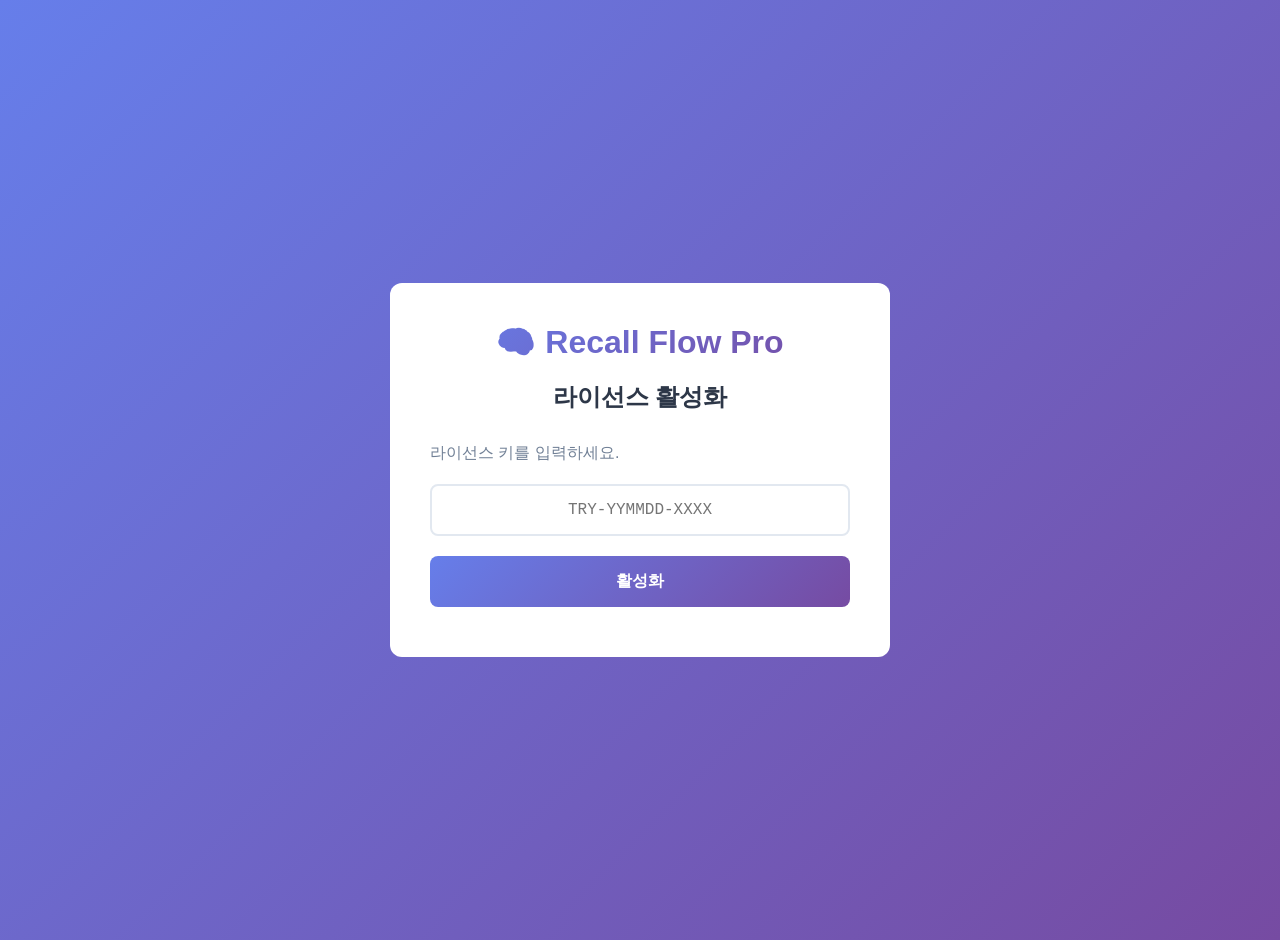
==== decks.html @ a45e0059 "Add files via upload" ====
<!-- ========== Recall Flow Pro (무제한 버전) ========== -->
<!DOCTYPE html>
<html lang="ko">
<head>
    <meta charset="UTF-8">
    <meta name="viewport" content="width=device-width, initial-scale=1.0">
    <title>Recall Flow Pro - 덱 관리</title>
    <link rel="stylesheet" href="styles.css">
    <style>
        .deck-card {
            background: white;
            border: 2px solid #e2e8f0;
            border-radius: 12px;
            padding: 20px;
            margin-bottom: 15px;
            transition: all 0.3s ease;
        }
        
        .deck-card:hover {
            border-color: #667eea;
            box-shadow: 0 4px 12px rgba(102, 126, 234, 0.2);
        }
        
        .deck-card.active {
            border-color: #667eea;
            background: linear-gradient(135deg, #f7fafc 0%, #edf2f7 100%);
        }
        
        .deck-header {
            display: flex;
            justify-content: space-between;
            align-items: center;
            margin-bottom: 15px;
        }
        
        .deck-name {
            font-size: 20px;
            font-weight: bold;
            color: #2d3748;
        }
        
        .deck-stats {
            display: grid;
            grid-template-columns: repeat(auto-fit, minmax(120px, 1fr));
            gap: 10px;
            margin-bottom: 15px;
        }
        
        .stat-box {
            background: #f7fafc;
            padding: 10px;
            border-radius: 8px;
            text-align: center;
        }
        
        .stat-label {
            font-size: 12px;
            color: #718096;
            margin-bottom: 5px;
        }
        
        .stat-value {
            font-size: 24px;
            font-weight: bold;
            color: #667eea;
        }
        
        .deck-actions {
            display: flex;
            gap: 10px;
            flex-wrap: wrap;
        }
    </style>
</head>
<body>
    <div class="container" id="app">
        <!-- 네비게이션은 JS로 삽입 -->
    </div>

    <script src="shared.js"></script>
    <script>
        if (!checkLicenseOnLoad()) {
            // 라이선스 실패
        } else {
            init();
        }

        function init() {
            const container = document.getElementById('app');
            container.insertBefore(createNavbar('decks'), container.firstChild);

            renderDecks();
        }

        function renderDecks() {
            const allDecks = DeckManager.getAllDecks();
            const currentDeck = DeckManager.getCurrentDeck();

            const mainContent = document.createElement('div');
            mainContent.className = 'main-content';
            
            mainContent.innerHTML = `
                <h1 style="margin-bottom: 20px;">🗂️ 덱 관리</h1>
                <p style="color: #718096; margin-bottom: 30px;">
                    학습자별, 과목별로 덱을 나눠서 관리하세요. 각 덱은 완전히 독립적인 데이터를 가집니다.
                </p>

                <button class="btn btn-primary" onclick="createNewDeck()" style="margin-bottom: 30px;">
                    ➕ 새 덱 만들기
                </button>

                <div id="deck-list">
                    ${allDecks.map(deck => renderDeckCard(deck, currentDeck)).join('')}
                </div>
            `;

            document.getElementById('app').appendChild(mainContent);
        }

        function renderDeckCard(deck, currentDeck) {
            const stats = DeckManager.getDeckStats(deck.name);
            const isActive = deck.name === currentDeck;
            const isDefault = deck.name === 'default';

            return `
                <div class="deck-card ${isActive ? 'active' : ''}">
                    <div class="deck-header">
                        <div>
                            <div class="deck-name">
                                ${deck.displayName}
                                ${isActive ? '<span style="color: #667eea; font-size: 14px; margin-left: 10px;">● 현재 사용중</span>' : ''}
                            </div>
                            <div style="font-size: 12px; color: #a0aec0; margin-top: 5px;">
                                생성일: ${new Date(deck.createdAt).toLocaleDateString('ko-KR')}
                            </div>
                        </div>
                    </div>

                    <div class="deck-stats">
                        <div class="stat-box">
                            <div class="stat-label">전체 카드</div>
                            <div class="stat-value">${stats.totalCards}</div>
                        </div>
                        <div class="stat-box">
                            <div class="stat-label">대기 중</div>
                            <div class="stat-value" style="color: #f6ad55;">${stats.backlog}</div>
                        </div>
                        <div class="stat-box">
                            <div class="stat-label">학습 중</div>
                            <div class="stat-value" style="color: #4299e1;">${stats.studying}</div>
                        </div>
                        <div class="stat-box">
                            <div class="stat-label">완전 암기</div>
                            <div class="stat-value" style="color: #48bb78;">${stats.mastered}</div>
                        </div>
                    </div>

                    <div class="deck-actions">
                        ${!isActive ? `
                            <button class="btn btn-primary" onclick="switchToDeck('${deck.name}')">
                                이 덱으로 전환
                            </button>
                        ` : ''}
                        <button class="btn btn-secondary" onclick="renameDeckPrompt('${deck.name}', '${deck.displayName}')">
                            ✏️ 이름 변경
                        </button>
                        ${!isDefault ? `
                            <button class="btn btn-danger" onclick="deleteDeckConfirm('${deck.name}', '${deck.displayName}')">
                                🗑️ 삭제
                            </button>
                        ` : '<span style="color: #a0aec0; font-size: 14px; padding: 10px;">기본 덱은 삭제할 수 없습니다</span>'}
                    </div>
                </div>
            `;
        }

        function createNewDeck() {
            const name = prompt('새 덱의 이름을 입력하세요:');
            if (name && name.trim()) {
                const deckName = DeckManager.createDeck(name.trim());
                alert(`✅ "${name}" 덱이 생성되었습니다!`);
                location.reload();
            }
        }

        function switchToDeck(deckName) {
            DeckManager.setCurrentDeck(deckName);
            alert('✅ 덱이 전환되었습니다!');
            location.reload();
        }

        function renameDeckPrompt(deckName, currentName) {
            const newName = prompt('새 이름을 입력하세요:', currentName);
            if (newName && newName.trim() && newName !== currentName) {
                const result = DeckManager.renameDeck(deckName, newName.trim());
                if (result.success) {
                    alert('✅ 이름이 변경되었습니다!');
                    location.reload();
                } else {
                    alert('❌ ' + result.message);
                }
            }
        }

        function deleteDeckConfirm(deckName, displayName) {
            if (confirm(`정말로 "${displayName}" 덱을 삭제하시겠습니까?\n\n⚠️ 이 덱의 모든 카드와 데이터가 영구적으로 삭제됩니다!`)) {
                const result = DeckManager.deleteDeck(deckName);
                if (result.success) {
                    alert('✅ 덱이 삭제되었습니다.');
                    location.reload();
                } else {
                    alert('❌ ' + result.message);
                }
            }
        }
    </script>
</body>
</html>
---- styles.css ----
/* Recall Flow - 공통 스타일 */

* {
    margin: 0;
    padding: 0;
    box-sizing: border-box;
}

body {
    font-family: -apple-system, BlinkMacSystemFont, 'Segoe UI', Roboto, Oxygen, Ubuntu, Cantarell, sans-serif;
    background: linear-gradient(135deg, #667eea 0%, #764ba2 100%);
    min-height: 100vh;
    padding: 20px;
}

.container {
    max-width: 1400px;
    margin: 0 auto;
}

/* 네비게이션 바 */
.navbar {
    background: white;
    border-radius: 12px;
    padding: 15px 30px;
    margin-bottom: 20px;
    box-shadow: 0 4px 6px rgba(0,0,0,0.1);
    display: flex;
    justify-content: space-between;
    align-items: center;
}

.navbar-brand {
    font-size: 24px;
    font-weight: bold;
    background: linear-gradient(135deg, #667eea 0%, #764ba2 100%);
    -webkit-background-clip: text;
    -webkit-text-fill-color: transparent;
    background-clip: text;
}

.navbar-menu {
    display: flex;
    gap: 6px;
}

.nav-link {
    padding: 10px 15px;
    background: #f7fafc;
    border: 2px solid #e2e8f0;
    border-radius: 8px;
    text-decoration: none;
    color: #2d3748;
    font-weight: 500;
    font-size: 20px;
    transition: all 0.3s ease;
    display: inline-block;
    line-height: 1;
}

.nav-link:hover {
    background: #667eea;
    color: white;
    border-color: #667eea;
    transform: translateY(-2px);
}

.nav-link.active {
    background: linear-gradient(135deg, #667eea 0%, #764ba2 100%);
    color: white;
    border-color: transparent;
    transform: scale(1.05);
}

/* 메인 콘텐츠 */
.main-content {
    background: white;
    padding: 30px;
    border-radius: 12px;
    box-shadow: 0 4px 6px rgba(0,0,0,0.1);
    margin-bottom: 20px;
}

/* 버튼 공통 스타일 */
.btn {
    padding: 12px 24px;
    border: none;
    border-radius: 8px;
    font-size: 16px;
    font-weight: bold;
    cursor: pointer;
    transition: all 0.3s ease;
}

.btn-primary {
    background: linear-gradient(135deg, #667eea 0%, #764ba2 100%);
    color: white;
}

.btn-primary:hover {
    transform: translateY(-2px);
    box-shadow: 0 6px 12px rgba(102, 126, 234, 0.4);
}

.btn-secondary {
    background: #f7fafc;
    color: #2d3748;
    border: 2px solid #e2e8f0;
}

.btn-secondary:hover {
    background: #e2e8f0;
}

.btn-danger {
    background: #f56565;
    color: white;
}

.btn-danger:hover {
    background: #e53e3e;
}

.btn-success {
    background: #48bb78;
    color: white;
}

.btn-success:hover {
    background: #38a169;
}

/* 카드 스타일 */
.card {
    background: white;
    border-radius: 12px;
    padding: 20px;
    box-shadow: 0 2px 8px rgba(0,0,0,0.1);
    margin-bottom: 20px;
}

.card-title {
    font-size: 20px;
    font-weight: bold;
    margin-bottom: 15px;
    color: #2d3748;
}

/* 통계 표시 */
.stats {
    display: flex;
    gap: 15px;
    flex-wrap: wrap;
    margin-bottom: 20px;
}

.stat-item {
    background: linear-gradient(135deg, #667eea 0%, #764ba2 100%);
    color: white;
    padding: 15px 25px;
    border-radius: 8px;
    font-weight: bold;
    box-shadow: 0 4px 6px rgba(0,0,0,0.1);
}

/* 입력 폼 */
input[type="text"],
input[type="number"],
textarea {
    width: 100%;
    padding: 12px;
    border: 2px solid #e2e8f0;
    border-radius: 8px;
    font-size: 14px;
    font-family: inherit;
    transition: border-color 0.3s ease;
}

input[type="text"]:focus,
input[type="number"]:focus,
textarea:focus {
    outline: none;
    border-color: #667eea;
}

/* 테이블 */
table {
    width: 100%;
    border-collapse: collapse;
}

th, td {
    padding: 12px;
    text-align: left;
    border-bottom: 1px solid #e2e8f0;
}

th {
    background: #f7fafc;
    font-weight: bold;
    color: #2d3748;
}

tr:hover {
    background: #f7fafc;
}

/* 유틸리티 */
.text-center {
    text-align: center;
}

.mt-20 {
    margin-top: 20px;
}

.mb-20 {
    margin-bottom: 20px;
}

.flex {
    display: flex;
}

.gap-10 {
    gap: 10px;
}

.justify-between {
    justify-content: space-between;
}

.align-center {
    align-items: center;
}
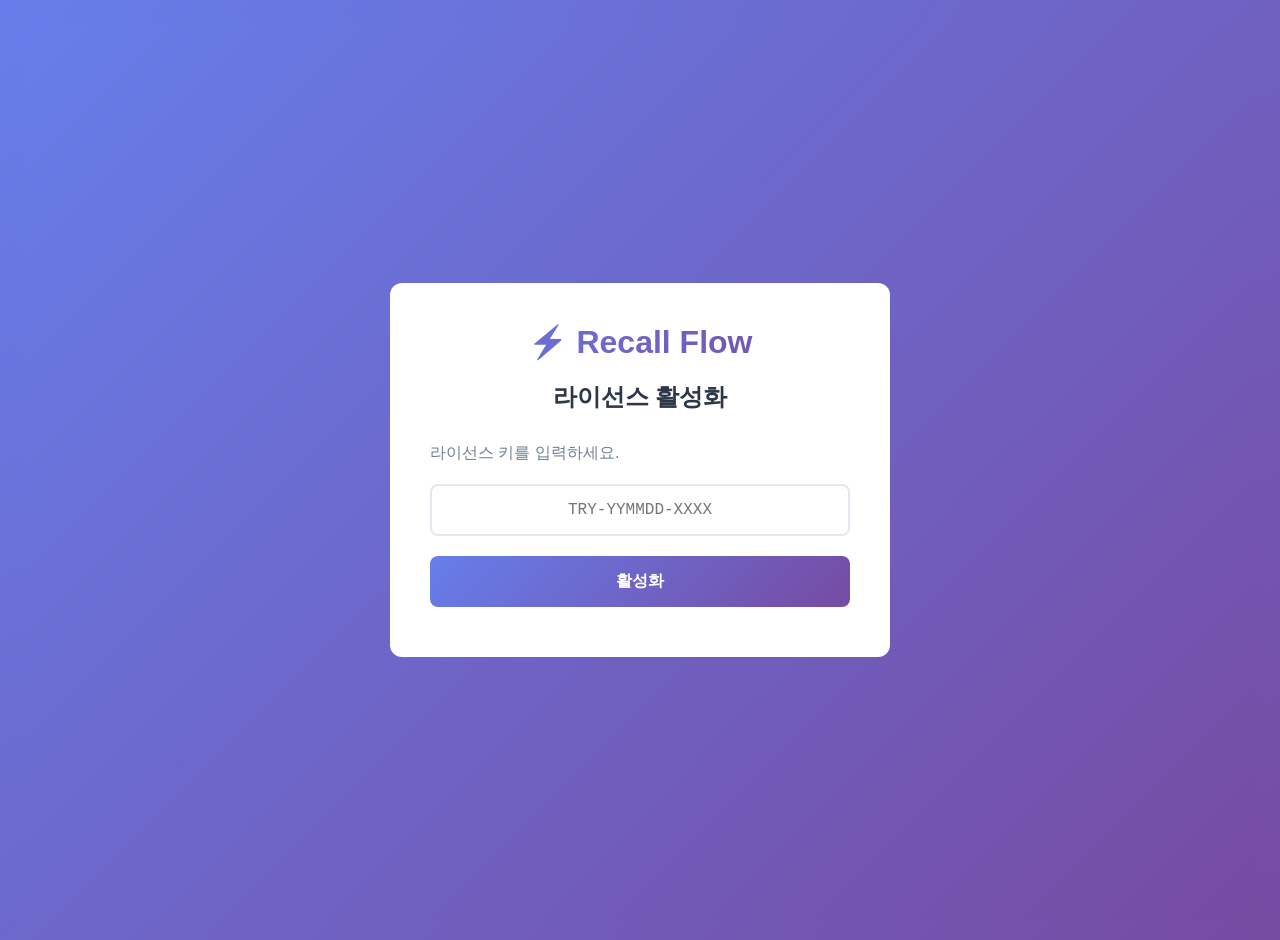
==== commit acb31add: "Add files via upload" ====
--- a/decks.html
+++ b/decks.html
@@ -1,10 +1,10 @@
-<!-- ========== Recall Flow Pro (무제한 버전) ========== -->
+<!-- ========== Recall Flow (무료 버전 - 덱 3개, 카드 10,000개 제한) ========== -->
 <!DOCTYPE html>
 <html lang="ko">
 <head>
     <meta charset="UTF-8">
     <meta name="viewport" content="width=device-width, initial-scale=1.0">
-    <title>Recall Flow Pro - 덱 관리</title>
+    <title>Recall Flow - 덱 관리</title>
     <link rel="stylesheet" href="styles.css">
     <style>
         .deck-card {
@@ -14,6 +14,7 @@
             padding: 20px;
             margin-bottom: 15px;
             transition: all 0.3s ease;
+            position: relative;
         }
         
         .deck-card:hover {
@@ -24,6 +25,17 @@
         .deck-card.active {
             border-color: #667eea;
             background: linear-gradient(135deg, #f7fafc 0%, #edf2f7 100%);
+        }
+
+        .deck-card.dragging {
+            opacity: 0.4;
+            border: 2px dashed #667eea;
+        }
+
+        .deck-card.drag-over {
+            border: 2px solid #764ba2;
+            background: #f0ebff;
+            transform: scale(1.01);
         }
         
         .deck-header {
@@ -69,6 +81,48 @@
             display: flex;
             gap: 10px;
             flex-wrap: wrap;
+            align-items: center;
+        }
+
+        .order-btns {
+            display: flex;
+            flex-direction: column;
+            gap: 3px;
+        }
+
+        .order-btn {
+            background: #edf2f7;
+            border: 1px solid #e2e8f0;
+            border-radius: 5px;
+            padding: 3px 8px;
+            cursor: pointer;
+            font-size: 12px;
+            line-height: 1.4;
+            transition: background 0.2s;
+        }
+
+        .order-btn:hover:not(:disabled) {
+            background: #667eea;
+            color: white;
+            border-color: #667eea;
+        }
+
+        .order-btn:disabled {
+            opacity: 0.3;
+            cursor: not-allowed;
+        }
+
+        .drag-handle {
+            color: #a0aec0;
+            font-size: 22px;
+            cursor: grab;
+            padding: 0 8px 0 0;
+            user-select: none;
+            flex-shrink: 0;
+        }
+
+        .drag-handle:active {
+            cursor: grabbing;
         }
     </style>
 </head>
@@ -80,7 +134,6 @@
     <script src="shared.js"></script>
     <script>
         if (!checkLicenseOnLoad()) {
-            // 라이선스 실패
         } else {
             init();
         }
@@ -88,7 +141,6 @@
         function init() {
             const container = document.getElementById('app');
             container.insertBefore(createNavbar('decks'), container.firstChild);
-
             renderDecks();
         }
 
@@ -101,38 +153,51 @@
             
             mainContent.innerHTML = `
                 <h1 style="margin-bottom: 20px;">🗂️ 덱 관리</h1>
-                <p style="color: #718096; margin-bottom: 30px;">
+                <p style="color: #718096; margin-bottom: 10px;">
                     학습자별, 과목별로 덱을 나눠서 관리하세요. 각 덱은 완전히 독립적인 데이터를 가집니다.
                 </p>
-
-                <button class="btn btn-primary" onclick="createNewDeck()" style="margin-bottom: 30px;">
+                <p style="color: #a0aec0; font-size: 13px; margin-bottom: 25px;">
+                    ☰ 핸들을 드래그하거나 ▲▼ 버튼으로 순서를 바꿀 수 있습니다.
+                </p>
+
+                <button class="btn btn-primary" onclick="createNewDeck()" style="margin-bottom: 25px;">
                     ➕ 새 덱 만들기
                 </button>
 
                 <div id="deck-list">
-                    ${allDecks.map(deck => renderDeckCard(deck, currentDeck)).join('')}
+                    ${allDecks.map((deck, idx) => renderDeckCard(deck, currentDeck, idx, allDecks.length)).join('')}
                 </div>
             `;
 
             document.getElementById('app').appendChild(mainContent);
-        }
-
-        function renderDeckCard(deck, currentDeck) {
+            initDragAndDrop();
+        }
+
+        function renderDeckCard(deck, currentDeck, idx, total) {
             const stats = DeckManager.getDeckStats(deck.name);
             const isActive = deck.name === currentDeck;
             const isDefault = deck.name === 'default';
 
             return `
-                <div class="deck-card ${isActive ? 'active' : ''}">
+                <div class="deck-card ${isActive ? 'active' : ''}"
+                     draggable="true"
+                     data-deck="${deck.name}">
                     <div class="deck-header">
-                        <div>
-                            <div class="deck-name">
-                                ${deck.displayName}
-                                ${isActive ? '<span style="color: #667eea; font-size: 14px; margin-left: 10px;">● 현재 사용중</span>' : ''}
+                        <div style="display:flex; align-items:center; flex:1;">
+                            <span class="drag-handle" title="드래그하여 순서 변경">☰</span>
+                            <div>
+                                <div class="deck-name">
+                                    ${deck.displayName}
+                                    ${isActive ? '<span style="color: #667eea; font-size: 14px; margin-left: 10px;">● 현재 사용중</span>' : ''}
+                                </div>
+                                <div style="font-size: 12px; color: #a0aec0; margin-top: 5px;">
+                                    생성일: ${new Date(deck.createdAt).toLocaleDateString('ko-KR')}
+                                </div>
                             </div>
-                            <div style="font-size: 12px; color: #a0aec0; margin-top: 5px;">
-                                생성일: ${new Date(deck.createdAt).toLocaleDateString('ko-KR')}
-                            </div>
+                        </div>
+                        <div class="order-btns">
+                            <button class="order-btn" title="위로" onclick="moveDeck('${deck.name}', 'up')" ${idx === 0 ? 'disabled' : ''}>▲</button>
+                            <button class="order-btn" title="아래로" onclick="moveDeck('${deck.name}', 'down')" ${idx === total - 1 ? 'disabled' : ''}>▼</button>
                         </div>
                     </div>
 
@@ -174,12 +239,77 @@
             `;
         }
 
+        // ── 위/아래 버튼 ──
+        function moveDeck(deckName, direction) {
+            const result = DeckManager.reorderDeck(deckName, direction);
+            if (result) reloadDeckList();
+        }
+
+        // ── 드래그앤드롭 ──
+        let dragSrc = null;
+
+        function initDragAndDrop() {
+            const list = document.getElementById('deck-list');
+            list.addEventListener('dragstart', e => {
+                dragSrc = e.target.closest('.deck-card');
+                if (!dragSrc) return;
+                dragSrc.classList.add('dragging');
+                e.dataTransfer.effectAllowed = 'move';
+            });
+            list.addEventListener('dragend', e => {
+                document.querySelectorAll('.deck-card').forEach(c => {
+                    c.classList.remove('dragging', 'drag-over');
+                });
+                dragSrc = null;
+            });
+            list.addEventListener('dragover', e => {
+                e.preventDefault();
+                const target = e.target.closest('.deck-card');
+                if (!target || target === dragSrc) return;
+                document.querySelectorAll('.deck-card').forEach(c => c.classList.remove('drag-over'));
+                target.classList.add('drag-over');
+            });
+            list.addEventListener('drop', e => {
+                e.preventDefault();
+                const target = e.target.closest('.deck-card');
+                if (!target || target === dragSrc || !dragSrc) return;
+
+                // DOM 순서로 새 배열 생성
+                const cards = [...list.querySelectorAll('.deck-card')];
+                const srcIdx = cards.indexOf(dragSrc);
+                const tgtIdx = cards.indexOf(target);
+
+                // DOM 이동
+                if (srcIdx < tgtIdx) {
+                    target.after(dragSrc);
+                } else {
+                    target.before(dragSrc);
+                }
+
+                // 저장
+                const newOrder = [...list.querySelectorAll('.deck-card')].map(c => c.dataset.deck);
+                DeckManager.saveReorderedDecks(newOrder);
+                reloadDeckList();
+            });
+        }
+
+        // 덱 목록만 새로고침 (페이지 전체 reload 없이)
+        function reloadDeckList() {
+            const allDecks = DeckManager.getAllDecks();
+            const currentDeck = DeckManager.getCurrentDeck();
+            document.getElementById('deck-list').innerHTML =
+                allDecks.map((deck, idx) => renderDeckCard(deck, currentDeck, idx, allDecks.length)).join('');
+            initDragAndDrop();
+        }
+
         function createNewDeck() {
             const name = prompt('새 덱의 이름을 입력하세요:');
             if (name && name.trim()) {
                 const deckName = DeckManager.createDeck(name.trim());
-                alert(`✅ "${name}" 덱이 생성되었습니다!`);
-                location.reload();
+                if (deckName) {
+                    alert(`✅ "${name}" 덱이 생성되었습니다!`);
+                    reloadDeckList();
+                }
             }
         }
 
@@ -194,8 +324,7 @@
             if (newName && newName.trim() && newName !== currentName) {
                 const result = DeckManager.renameDeck(deckName, newName.trim());
                 if (result.success) {
-                    alert('✅ 이름이 변경되었습니다!');
-                    location.reload();
+                    reloadDeckList();
                 } else {
                     alert('❌ ' + result.message);
                 }
@@ -206,8 +335,7 @@
             if (confirm(`정말로 "${displayName}" 덱을 삭제하시겠습니까?\n\n⚠️ 이 덱의 모든 카드와 데이터가 영구적으로 삭제됩니다!`)) {
                 const result = DeckManager.deleteDeck(deckName);
                 if (result.success) {
-                    alert('✅ 덱이 삭제되었습니다.');
-                    location.reload();
+                    reloadDeckList();
                 } else {
                     alert('❌ ' + result.message);
                 }
